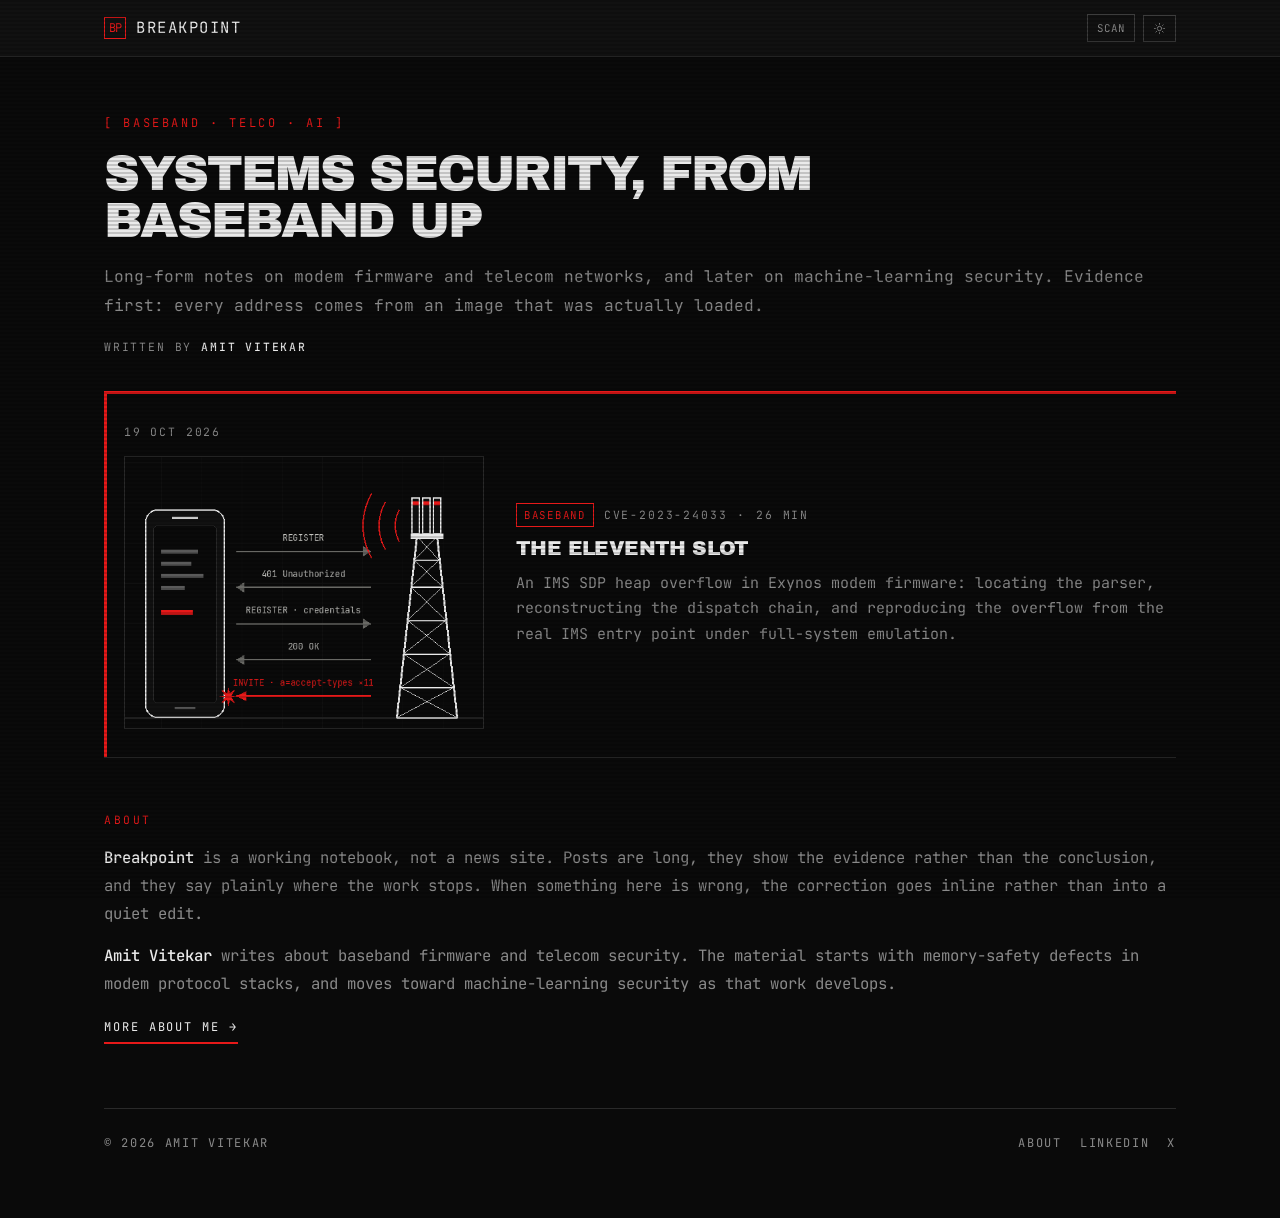
==== index.html @ 8fc72f92 "Breakpoint: static blog for baseband and telco security notes CVE-2023-24033 writeup, an about page," ====
<!DOCTYPE html>
<html lang="en" data-theme="dark">
<head>
<meta charset="utf-8">
<meta name="viewport" content="width=device-width, initial-scale=1">
<title>Breakpoint — baseband and telco security</title>
<meta name="description" content="Notes by Amit Vitekar on modem firmware, telecom networks, and machine-learning security.">
<meta property="og:type" content="website">
<meta property="og:title" content="Breakpoint">
<meta property="og:description" content="Notes by Amit Vitekar on modem firmware, telecom networks, and machine-learning security.">
<meta name="color-scheme" content="light dark">
<meta name="theme-color" content="#0A0A0A">
<link rel="icon" href="data:image/svg+xml,<svg xmlns='http://www.w3.org/2000/svg' viewBox='0 0 32 32'><rect width='32' height='32' fill='%230A0A0A'/><rect x='2' y='2' width='28' height='28' fill='none' stroke='%23E61919'/><text x='16' y='22' font-family='monospace' font-size='12' fill='%23EAEAEA' text-anchor='middle'>BP</text></svg>">
<script>
  (function () {
    try {
      if (localStorage.getItem('theme') === 'light')
        document.documentElement.setAttribute('data-theme', 'light');
      if (localStorage.getItem('scan') === 'off')
        document.documentElement.setAttribute('data-scan', 'off');
    } catch (e) {}
  })();
</script>
<link rel="preconnect" href="https://fonts.googleapis.com">
<link rel="preconnect" href="https://fonts.gstatic.com" crossorigin>
<link href="https://fonts.googleapis.com/css2?family=Archivo+Black&family=JetBrains+Mono:wght@400;500;700&display=swap" rel="stylesheet">
<style>
  :root{
    --canvas:#F4F4F0; --surface:#FFFFFF; --surface-2:#EAE8E3;
    --ink:#0A0A0A; --ink-soft:#222; --ink-mute:#5F5F5C;
    --line:#D2D0CA; --line-strong:#0A0A0A;
    --red:#C41414; --red-soft:#F6E2E2;
    --green:#2C6B26;
    --mono:'JetBrains Mono',ui-monospace,Menlo,monospace;
  }
  [data-theme="dark"]{
    --canvas:#0A0A0A; --surface:#111111; --surface-2:#080808;
    --ink:#EAEAEA; --ink-soft:#C8C8C8; --ink-mute:#8A8A8A;
    --line:#2A2A2A; --line-strong:#3D3D3D;
    --red:#E61919; --red-soft:rgba(230,25,25,.14);
    --green:#4AF626;
  }
  *,*::before,*::after{box-sizing:border-box;border-radius:0}
  body{
    margin:0;background:var(--canvas);color:var(--ink-soft);
    font-family:var(--mono);font-size:16.8px;line-height:1.75;
    -webkit-font-smoothing:antialiased;
  }
  a{color:inherit;text-decoration:none}
  ::selection{background:var(--red);color:var(--canvas)}

  html[data-theme="dark"] body::after{
    content:"";position:fixed;inset:0;pointer-events:none;z-index:9998;opacity:.30;
    background:repeating-linear-gradient(0deg,
      transparent,transparent 2px,rgba(0,0,0,.55) 2px,rgba(0,0,0,.55) 4px);
  }
  html[data-scan="off"] body::after{display:none!important}
  html[data-theme="light"] body::after{display:none!important}

  .skip{
    position:absolute;left:-9999px;top:0;background:var(--red);color:var(--canvas);
    padding:10px 16px;font-size:13.2px;letter-spacing:.1em;text-transform:uppercase;z-index:9999;
  }
  .skip:focus{left:8px;top:8px}

  .topbar{background:var(--surface);border-bottom:1px solid var(--line)}
  .topbar-in{
    max-width:1120px;margin:0 auto;padding:0 24px;height:56px;
    display:flex;align-items:center;justify-content:space-between;gap:16px;
  }
  .brand{display:flex;align-items:center;gap:10px;font-size:15.6px;
    letter-spacing:.1em;text-transform:uppercase;color:var(--ink)}
  .brand .mark{
    width:22px;height:22px;display:grid;place-items:center;
    border:1px solid var(--red);color:var(--red);
    font-size:12px;letter-spacing:-.05em;
  }
  .tools{display:flex;align-items:center;gap:8px}
  .btn{
    appearance:none;background:transparent;border:1px solid var(--line-strong);
    color:var(--ink-mute);font-family:var(--mono);font-size:10.8px;
    letter-spacing:.1em;text-transform:uppercase;padding:6px 9px;cursor:pointer;
  }
  .btn:hover{color:var(--red);border-color:var(--red)}
  .ic-sun{display:none}
  [data-theme="dark"] .ic-sun{display:block}
  [data-theme="dark"] .ic-moon{display:none}

  main{max-width:1120px;margin:0 auto;padding:56px 24px 0}

  .kicker{
    font-size:12px;letter-spacing:.22em;text-transform:uppercase;
    color:var(--red);margin-bottom:16px;
  }
  h1{
    font-family:'Archivo Black','Arial Black',system-ui,sans-serif;
    font-weight:400;text-transform:uppercase;letter-spacing:-.04em;
    line-height:.95;font-size:clamp(1.9rem,4.4vw,3.1rem);
    color:var(--ink);margin:0 0 18px;max-width:22ch;
  }
  .lede{
    font-size:16.2px;line-height:1.75;color:var(--ink-mute);
    margin:0;
  }
  .byline{
    font-size:11.4px;letter-spacing:.16em;text-transform:uppercase;
    color:var(--ink-mute);margin-top:18px;
  }
  .byline strong{color:var(--ink);font-weight:500}

  .rule{height:3px;background:var(--red);margin:34px 0 0}

  .posts{list-style:none;margin:0;padding:0}
  .prow{
    display:grid;grid-template-columns:360px minmax(0,1fr);gap:0 32px;
    padding:28px 0;border-bottom:1px solid var(--line);position:relative;
  }
  .pleft{display:block;min-width:0}
  .pbody{display:flex;flex-direction:column;justify-content:center;min-width:0}
  .pthumb img.og-light{display:none}
  [data-theme="light"] .pthumb img.og-dark{display:none}
  [data-theme="light"] .pthumb img.og-light{display:block}
  .pthumb{display:block;line-height:0;margin-top:14px}
  .pthumb img{width:100%;height:auto;display:block;border:1px solid var(--line)}
  .prow:hover .ptitle{color:var(--red)}
  .prow:hover .pdate{color:var(--ink)}
  .prow.is-new::before{
    content:"";position:absolute;left:0;top:0;bottom:0;width:3px;background:var(--red);
  }
  .prow.is-new{padding-left:20px}
  .pdate{
    display:block;
    font-size:11.4px;letter-spacing:.16em;text-transform:uppercase;
    color:var(--ink-mute);
  }
  .pmeta{
    display:flex;flex-wrap:wrap;align-items:center;gap:10px;
    font-size:11.4px;letter-spacing:.16em;text-transform:uppercase;
    color:var(--ink-mute);margin-bottom:10px;
  }
  .tag{border:1px solid var(--red);color:var(--red);padding:2px 7px;font-size:10.8px;letter-spacing:.16em}
  .ptitle{
    font-family:'Archivo Black','Arial Black',system-ui,sans-serif;
    font-weight:400;text-transform:uppercase;letter-spacing:-.03em;
    font-size:1.26rem;line-height:1.15;color:var(--ink);margin:0 0 10px;
  }
  .pdek{font-size:15px;line-height:1.72;color:var(--ink-mute);margin:0}

  .about{padding:52px 0 8px}
  .about h2{
    font-size:11.4px;letter-spacing:.22em;text-transform:uppercase;
    color:var(--red);font-weight:400;margin:0 0 14px;
  }
  .about p{font-size:15.6px;line-height:1.8;color:var(--ink-mute);margin:0 0 14px}
  .about p:last-child{margin-bottom:0}
  .about strong{color:var(--ink);font-weight:500}
  .about .more{
    display:inline-block;font-size:12px;letter-spacing:.16em;text-transform:uppercase;
    color:var(--ink);border-bottom:2px solid var(--red);padding-bottom:3px;
  }
  .about .more:hover{color:var(--red)}

  footer{
    border-top:1px solid var(--line);margin-top:56px;padding:24px 0 64px;
    display:flex;flex-wrap:wrap;gap:14px;justify-content:space-between;
    font-size:12px;letter-spacing:.14em;text-transform:uppercase;
    color:var(--ink-mute);
  }
  .foot-links{display:flex;gap:18px}
  .foot-links a:hover{color:var(--red)}

  @media (max-width:700px){
    .prow{grid-template-columns:1fr;gap:0;padding:24px 0}
    .prow.is-new{padding-left:14px}
    .pthumb{margin:10px 0 18px}
    main{padding:40px 20px 0}
    .topbar-in{padding:0 20px}
  }
  :focus-visible{outline:2px solid var(--red);outline-offset:3px}
</style>
<link rel="canonical" href="https://r00tb3.github.io/breakpoint/">
<meta property="og:url" content="https://r00tb3.github.io/breakpoint/">
</head>
<body>

<a class="skip" href="#posts">Skip to posts</a>

<div class="topbar">
  <div class="topbar-in">
    <a class="brand" href="./">
      <span class="mark">BP</span>
      <span>Breakpoint</span>
    </a>
    <div class="tools">
      <button id="scan-toggle" class="btn" type="button"
              aria-label="Toggle scanlines" title="Toggle scanlines">SCAN</button>
      <button id="theme-toggle" class="btn" type="button"
              aria-label="Toggle colour theme" title="Toggle colour theme">
        <svg class="ic ic-sun" width="13" height="13" viewBox="0 0 24 24" fill="none"
             stroke="currentColor" stroke-width="1.6" stroke-linecap="round" aria-hidden="true">
          <circle cx="12" cy="12" r="4"/>
          <path d="M12 2.5v2M12 19.5v2M2.5 12h2M19.5 12h2M5.2 5.2l1.4 1.4M17.4 17.4l1.4 1.4M18.8 5.2l-1.4 1.4M6.6 17.4l-1.4 1.4"/>
        </svg>
        <svg class="ic ic-moon" width="13" height="13" viewBox="0 0 24 24" fill="none"
             stroke="currentColor" stroke-width="1.6" stroke-linecap="round" aria-hidden="true">
          <path d="M20 14.5A8.2 8.2 0 1 1 9.5 4a6.6 6.6 0 0 0 10.5 10.5z"/>
        </svg>
      </button>
    </div>
  </div>
</div>

<main>
  <div class="kicker">[ Baseband · Telco · AI ]</div>
  <h1>Systems security, from baseband up</h1>
  <p class="lede">
    Long-form notes on modem firmware and telecom networks, and later on machine-learning
    security. Evidence first: every address comes from an image that was actually loaded.
  </p>
  <p class="byline">Written by <strong>Amit Vitekar</strong></p>

  <div class="rule"></div>

  <ul class="posts" id="posts">
    <li>
      <a class="prow is-new" href="cve-2023-24033/">
        <div class="pleft">
          <span class="pdate">19 Oct 2026</span>
          <span class="pthumb">
            <img class="og-dark" src="cve-2023-24033/hero.png"
                 alt="A SIP call flow between a phone and a base station, ending in an INVITE whose SDP overflows the modem parser"
                 width="534" height="404" loading="lazy">
            <img class="og-light" src="cve-2023-24033/hero-light.png" alt=""
                 width="534" height="404" loading="lazy">
          </span>
        </div>
        <div class="pbody">
          <div class="pmeta">
            <span class="tag">Baseband</span>
            <span>CVE-2023-24033</span>
            <span>·</span>
            <span>26 min</span>
          </div>
          <h2 class="ptitle">The Eleventh Slot</h2>
          <p class="pdek">
            An IMS SDP heap overflow in Exynos modem firmware: locating the parser,
            reconstructing the dispatch chain, and reproducing the overflow from the real
            IMS entry point under full-system emulation.
          </p>
        </div>
      </a>
    </li>
  </ul>

  <section class="about" id="about">
    <h2>About</h2>
    <p>
      <strong>Breakpoint</strong> is a working notebook, not a news site. Posts are long,
      they show the evidence rather than the conclusion, and they say plainly where the work
      stops. When something here is wrong, the correction goes inline rather than into a
      quiet edit.
    </p>
    <p>
      <strong>Amit Vitekar</strong> writes about baseband firmware and telecom security. The
      material starts with memory-safety defects in modem protocol stacks, and moves toward
      machine-learning security as that work develops.
    </p>
    <p><a class="more" href="about/">More about me &rarr;</a></p>
  </section>

  <footer>
    <span>&copy; 2026 Amit Vitekar</span>
    <span class="foot-links">
      <a href="about/">About</a>
      <a href="https://www.linkedin.com/in/amitvitekar/" rel="me noopener">LinkedIn</a>
      <a href="https://x.com/r00tb3" rel="me noopener">X</a>
    </span>
  </footer>
</main>

<script>
  (function () {
    var root = document.documentElement;
    var theme = document.getElementById('theme-toggle');
    var scan = document.getElementById('scan-toggle');
    if (theme) theme.addEventListener('click', function () {
      var next = root.getAttribute('data-theme') === 'dark' ? 'light' : 'dark';
      root.setAttribute('data-theme', next);
      try { localStorage.setItem('theme', next); } catch (e) {}
    });
    if (scan) scan.addEventListener('click', function () {
      var off = root.getAttribute('data-scan') === 'off';
      root.setAttribute('data-scan', off ? 'on' : 'off');
      try { localStorage.setItem('scan', off ? 'on' : 'off'); } catch (e) {}
    });
  })();
</script>
</body>
</html>
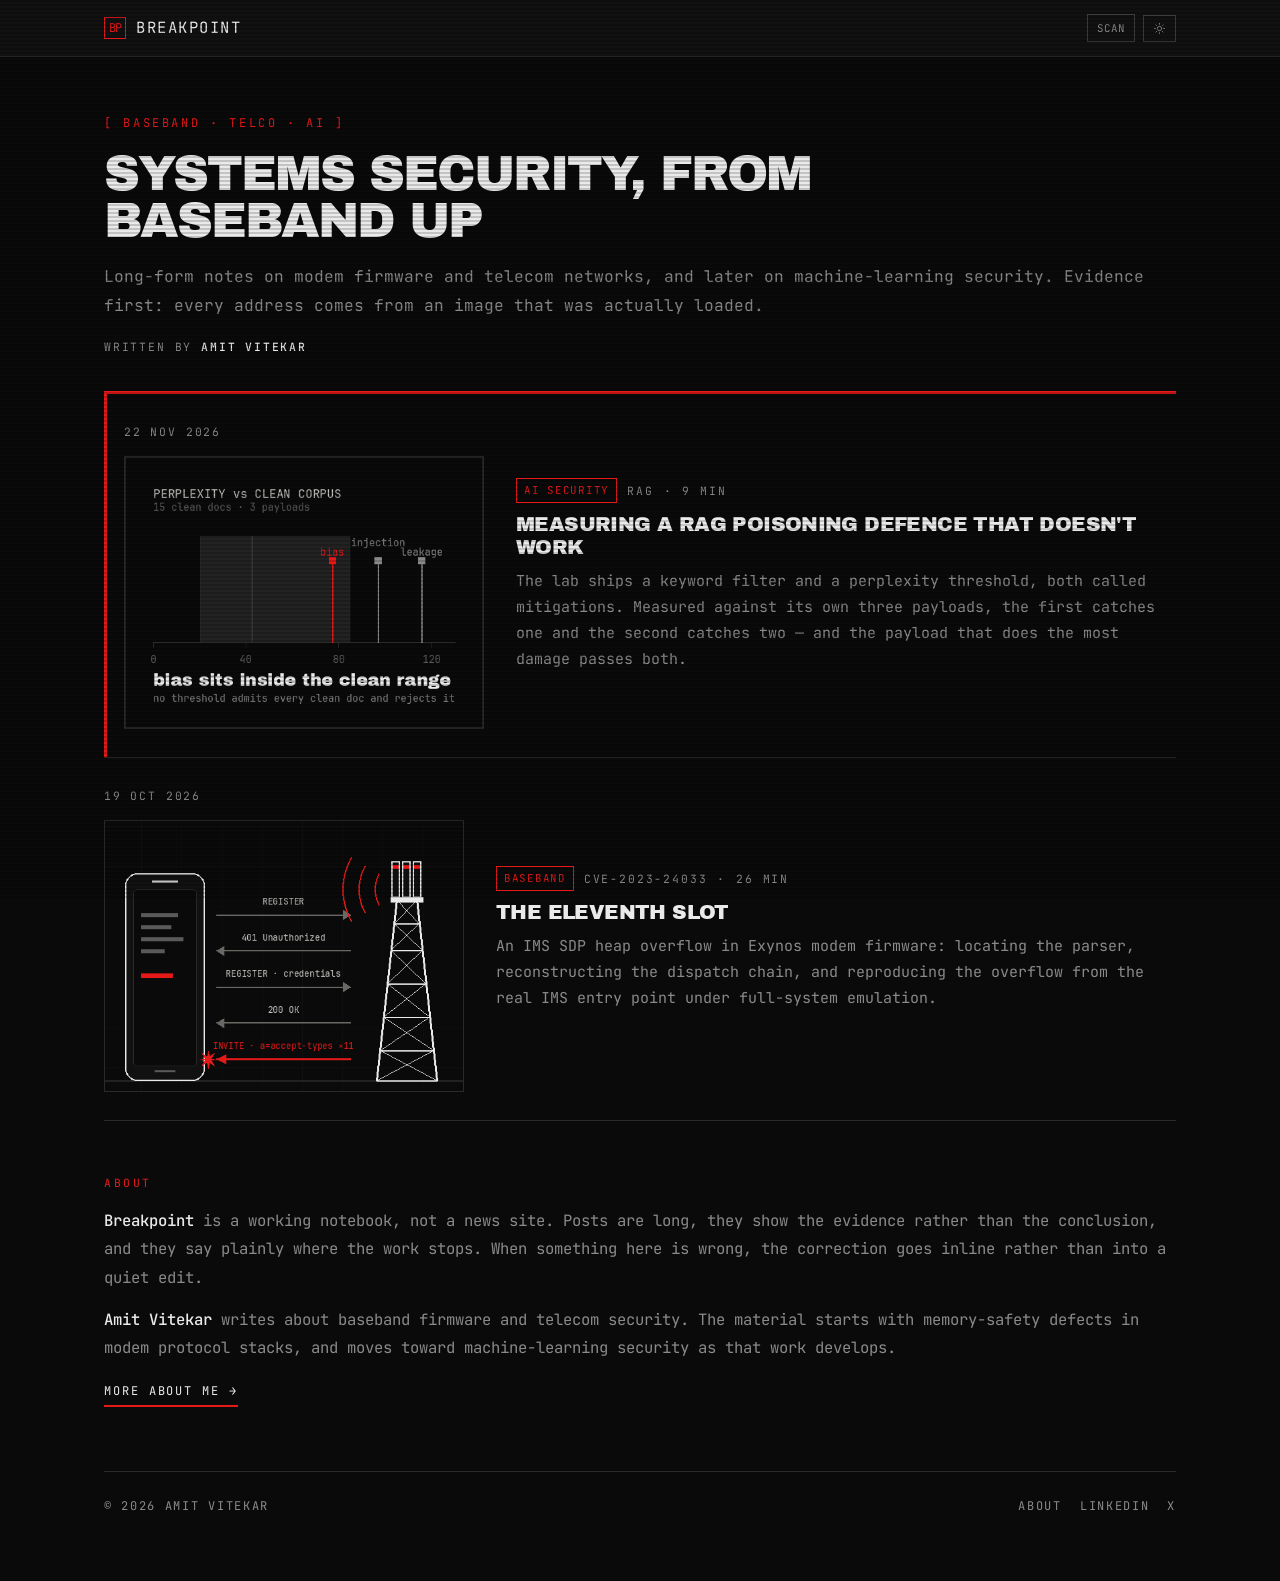
==== commit fc5a7521: "RAG poisoning: measure the lab's two defences against its own payloads The keyword filter catches on" ====
--- a/index.html
+++ b/index.html
@@ -223,7 +223,36 @@
 
   <ul class="posts" id="posts">
     <li>
-      <a class="prow is-new" href="cve-2023-24033/">
+      <a class="prow is-new" href="rag-poisoning/">
+        <div class="pleft">
+          <span class="pdate">22 Nov 2026</span>
+          <span class="pthumb">
+            <img class="og-dark" src="rag-poisoning/hero.png"
+                 alt="A perplexity axis: the clean corpus spans 20 to 85, and the bias payload sits at 77.2 inside that range while the other two payloads fall outside it"
+                 width="534" height="404" loading="lazy">
+            <img class="og-light" src="rag-poisoning/hero-light.png" alt=""
+                 width="534" height="404" loading="lazy">
+          </span>
+        </div>
+        <div class="pbody">
+          <div class="pmeta">
+            <span class="tag">AI Security</span>
+            <span>RAG</span>
+            <span>·</span>
+            <span>9 min</span>
+          </div>
+          <h2 class="ptitle">Measuring a RAG poisoning defence that doesn't work</h2>
+          <p class="pdek">
+            The lab ships a keyword filter and a perplexity threshold, both called
+            mitigations. Measured against its own three payloads, the first catches
+            one and the second catches two — and the payload that does the most
+            damage passes both.
+          </p>
+        </div>
+      </a>
+    </li>
+    <li>
+      <a class="prow" href="cve-2023-24033/">
         <div class="pleft">
           <span class="pdate">19 Oct 2026</span>
           <span class="pthumb">
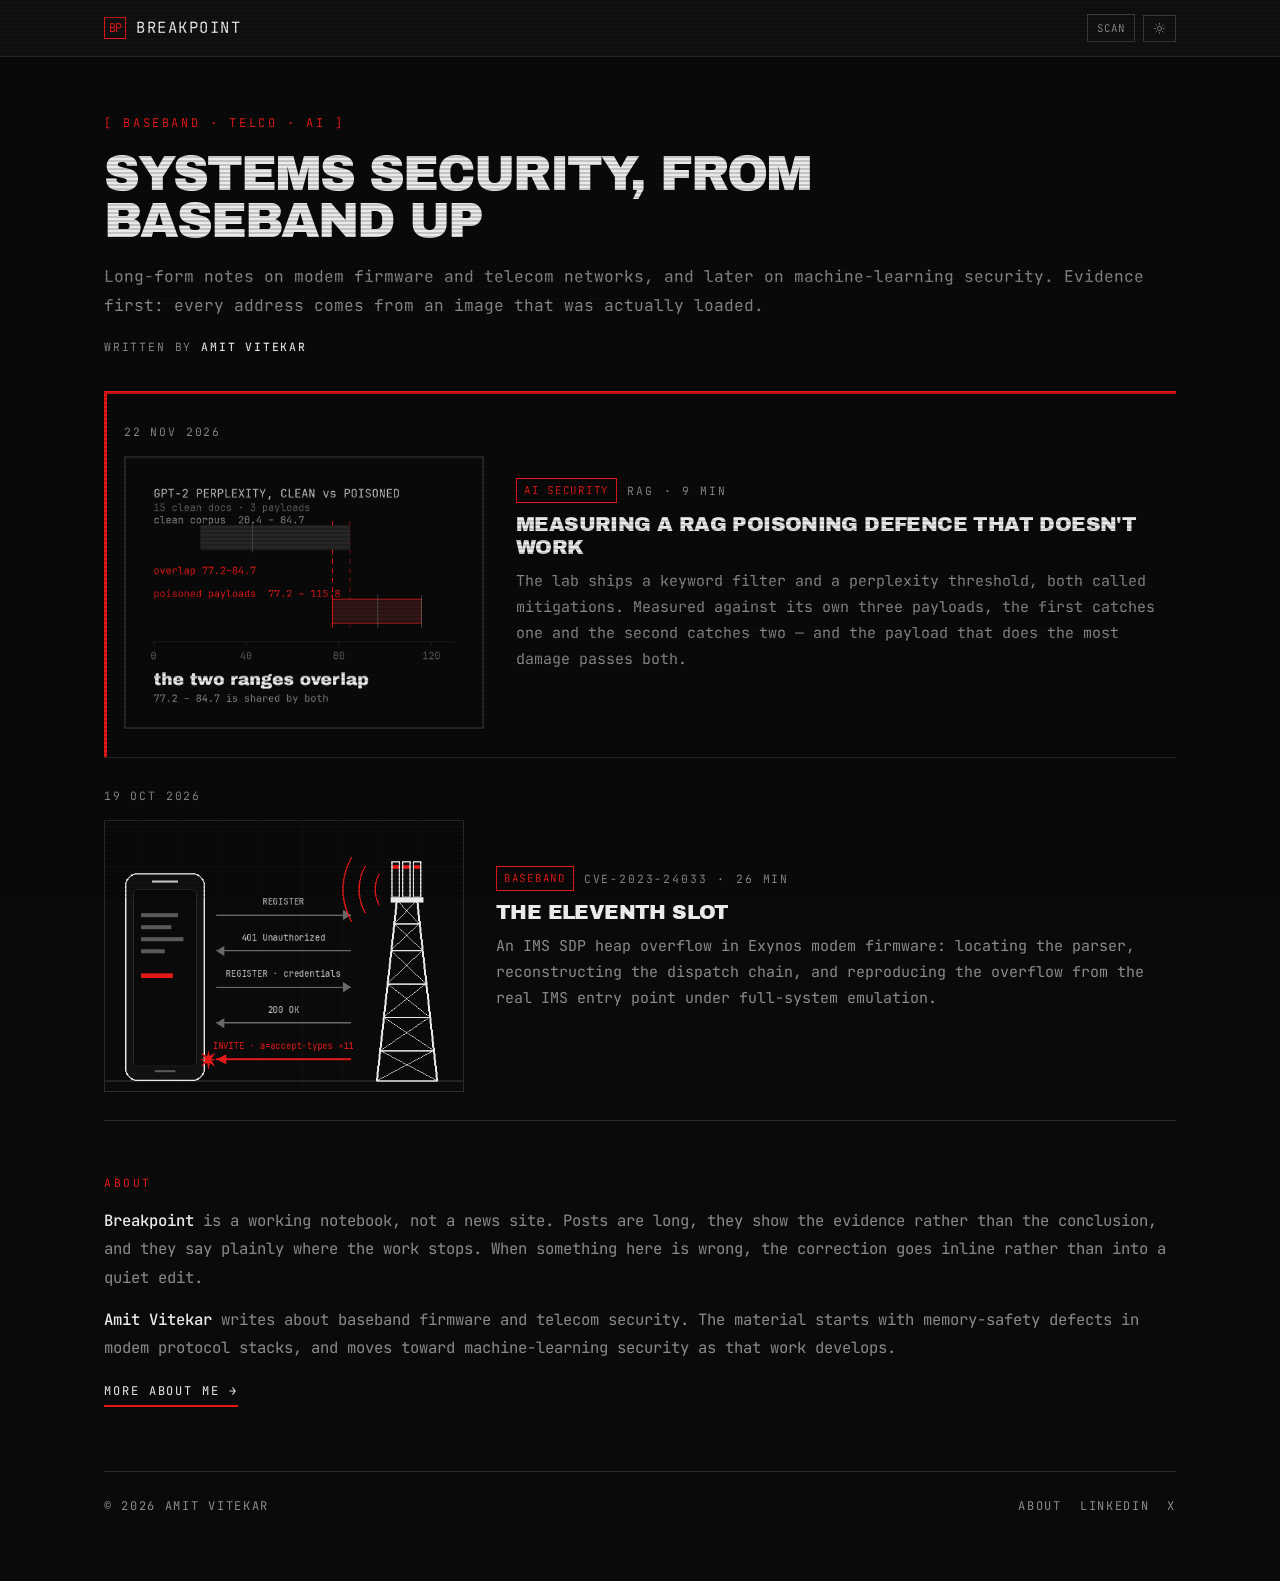
==== commit f809b214: "RAG poisoning: correct the measurement to the code that actually runs The first draft measured knowl" ====
--- a/index.html
+++ b/index.html
@@ -228,10 +228,10 @@
           <span class="pdate">22 Nov 2026</span>
           <span class="pthumb">
             <img class="og-dark" src="rag-poisoning/hero.png"
-                 alt="A perplexity axis: the clean corpus spans 20 to 85, and the bias payload sits at 77.2 inside that range while the other two payloads fall outside it"
-                 width="534" height="404" loading="lazy">
+                 alt="Two bars on a perplexity axis: the clean corpus spans 20.4 to 84.7 and the poisoned payloads span 77.2 to 115.8, so the interval 77.2 to 84.7 belongs to both"
+                 width="1068" height="808" loading="lazy">
             <img class="og-light" src="rag-poisoning/hero-light.png" alt=""
-                 width="534" height="404" loading="lazy">
+                 width="1068" height="808" loading="lazy">
           </span>
         </div>
         <div class="pbody">
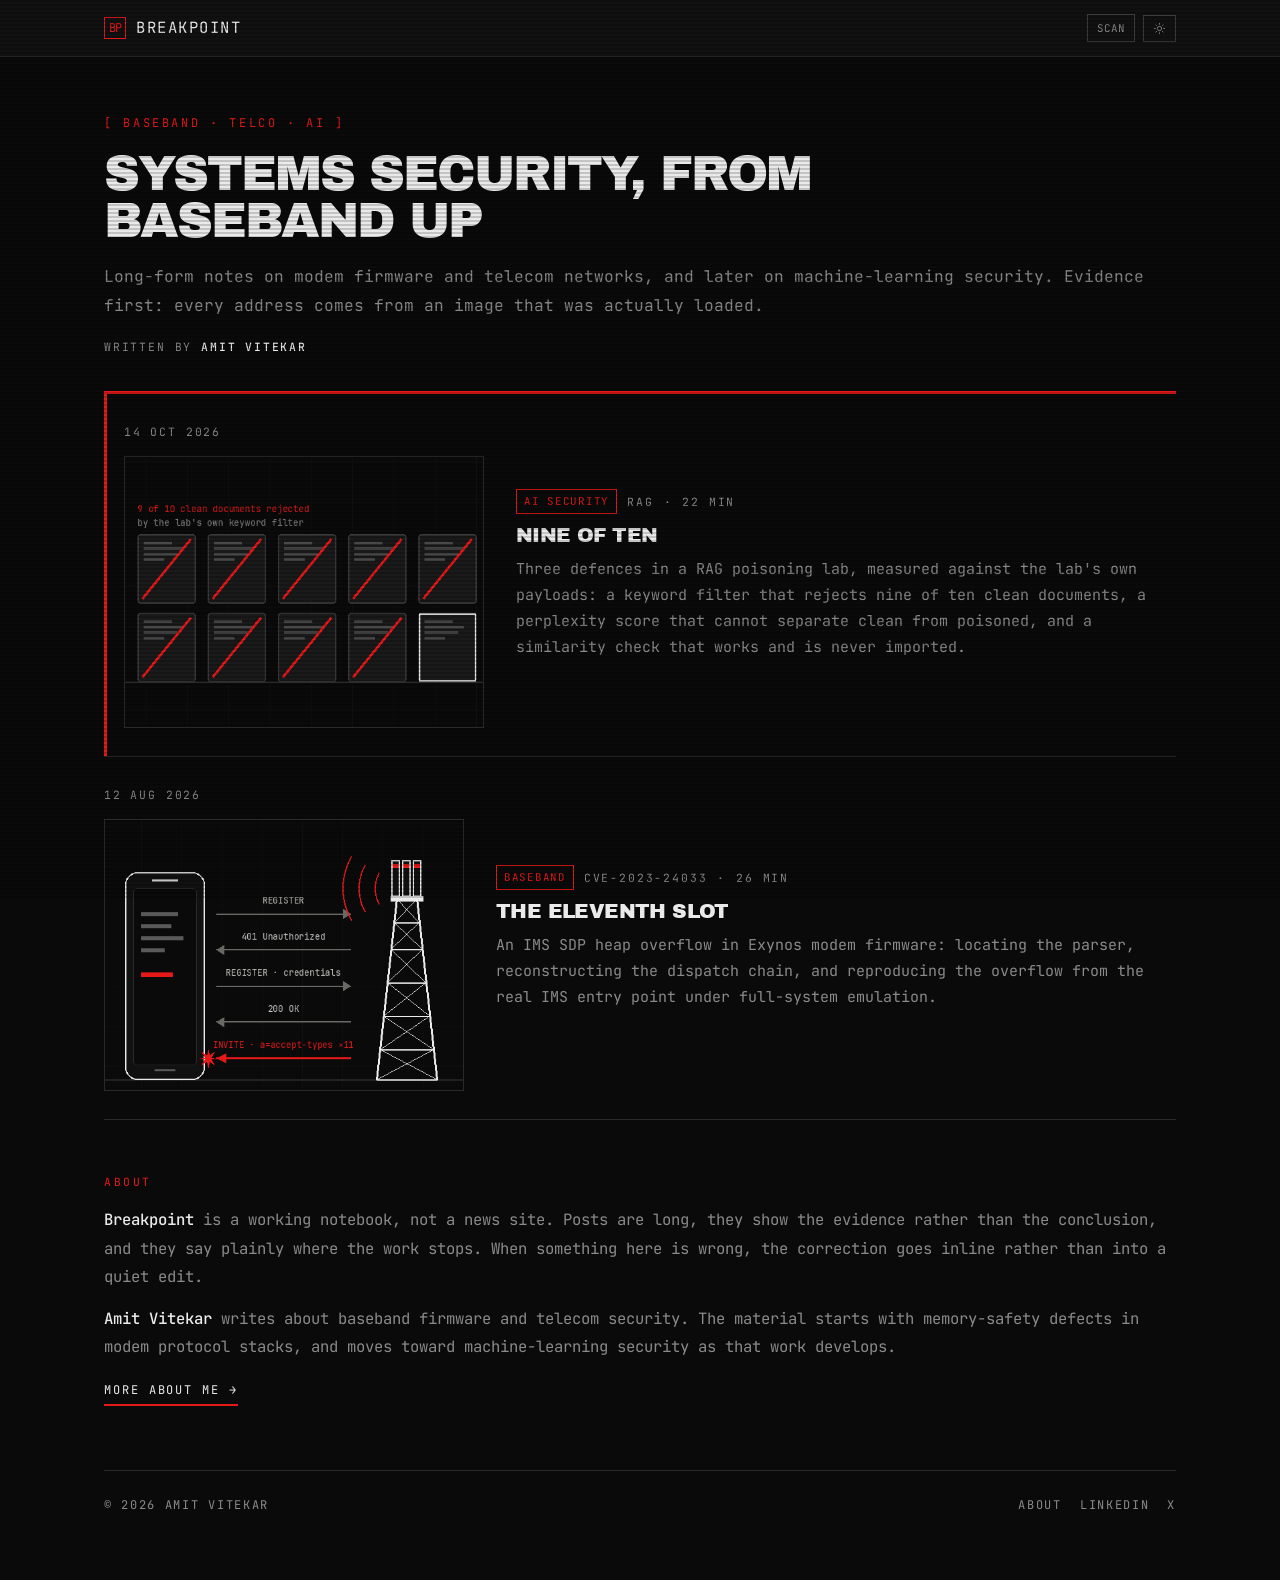
==== commit c7d31fb3: "RAG post: rebuild to the finalized format, redraw the card, backdate both posts The RAG post was bui" ====
--- a/index.html
+++ b/index.html
@@ -225,13 +225,13 @@
     <li>
       <a class="prow is-new" href="rag-poisoning/">
         <div class="pleft">
-          <span class="pdate">22 Nov 2026</span>
+          <span class="pdate">14 Oct 2026</span>
           <span class="pthumb">
             <img class="og-dark" src="rag-poisoning/hero.png"
-                 alt="Two bars on a perplexity axis: the clean corpus spans 20.4 to 84.7 and the poisoned payloads span 77.2 to 115.8, so the interval 77.2 to 84.7 belongs to both"
-                 width="1068" height="808" loading="lazy">
+                 alt="Ten document cards in two rows; nine are struck through in red, captioned nine of ten clean documents rejected"
+                 width="520" height="392" loading="lazy">
             <img class="og-light" src="rag-poisoning/hero-light.png" alt=""
-                 width="1068" height="808" loading="lazy">
+                 width="520" height="392" loading="lazy">
           </span>
         </div>
         <div class="pbody">
@@ -239,14 +239,14 @@
             <span class="tag">AI Security</span>
             <span>RAG</span>
             <span>·</span>
-            <span>9 min</span>
+            <span>22 min</span>
           </div>
-          <h2 class="ptitle">Measuring a RAG poisoning defence that doesn't work</h2>
+          <h2 class="ptitle">Nine of Ten</h2>
           <p class="pdek">
-            The lab ships a keyword filter and a perplexity threshold, both called
-            mitigations. Measured against its own three payloads, the first catches
-            one and the second catches two — and the payload that does the most
-            damage passes both.
+            Three defences in a RAG poisoning lab, measured against the lab's own payloads:
+            a keyword filter that rejects nine of ten clean documents, a perplexity score
+            that cannot separate clean from poisoned, and a similarity check that works and
+            is never imported.
           </p>
         </div>
       </a>
@@ -254,7 +254,7 @@
     <li>
       <a class="prow" href="cve-2023-24033/">
         <div class="pleft">
-          <span class="pdate">19 Oct 2026</span>
+          <span class="pdate">12 Aug 2026</span>
           <span class="pthumb">
             <img class="og-dark" src="cve-2023-24033/hero.png"
                  alt="A SIP call flow between a phone and a base station, ending in an INVITE whose SDP overflows the modem parser"
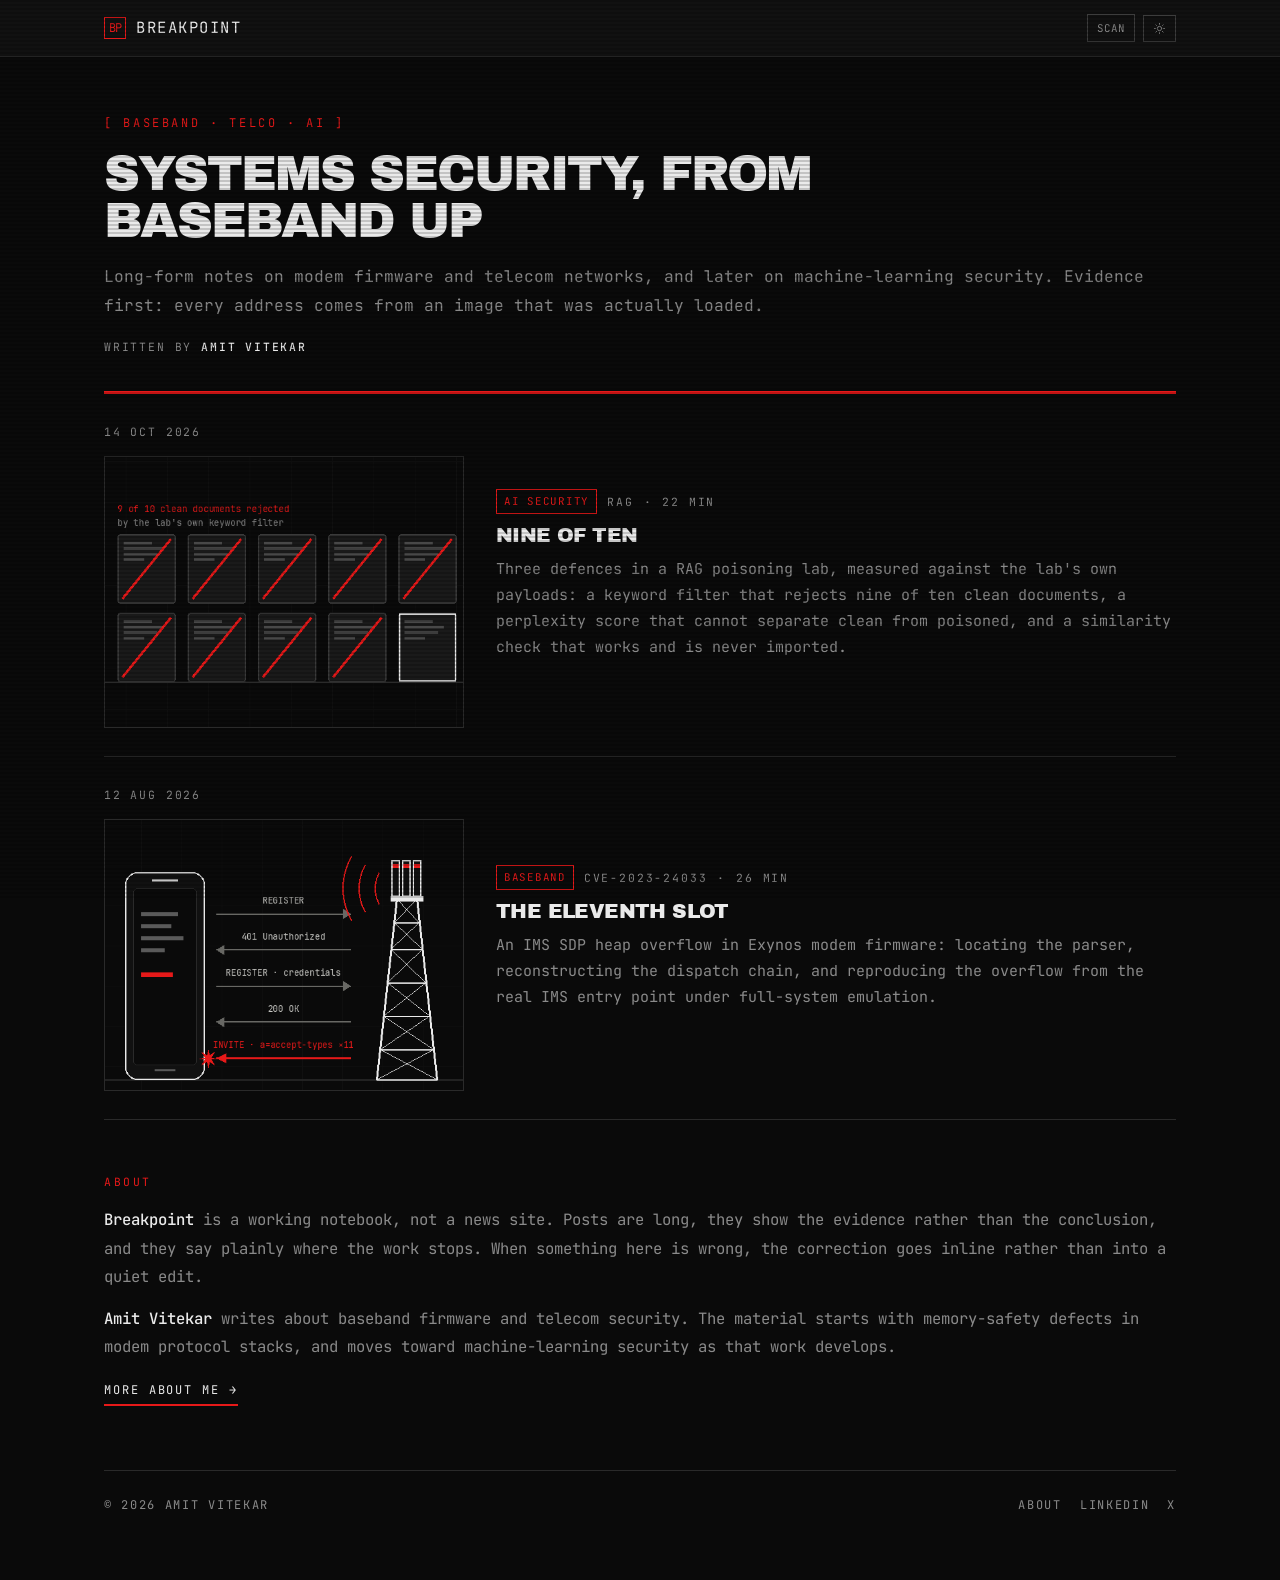
==== commit f6b19d63: "Remove the is-new marker from the RAG listing entry The class paints a 3px red bar down the left edg" ====
--- a/index.html
+++ b/index.html
@@ -223,7 +223,7 @@
 
   <ul class="posts" id="posts">
     <li>
-      <a class="prow is-new" href="rag-poisoning/">
+      <a class="prow" href="rag-poisoning/">
         <div class="pleft">
           <span class="pdate">14 Oct 2026</span>
           <span class="pthumb">
